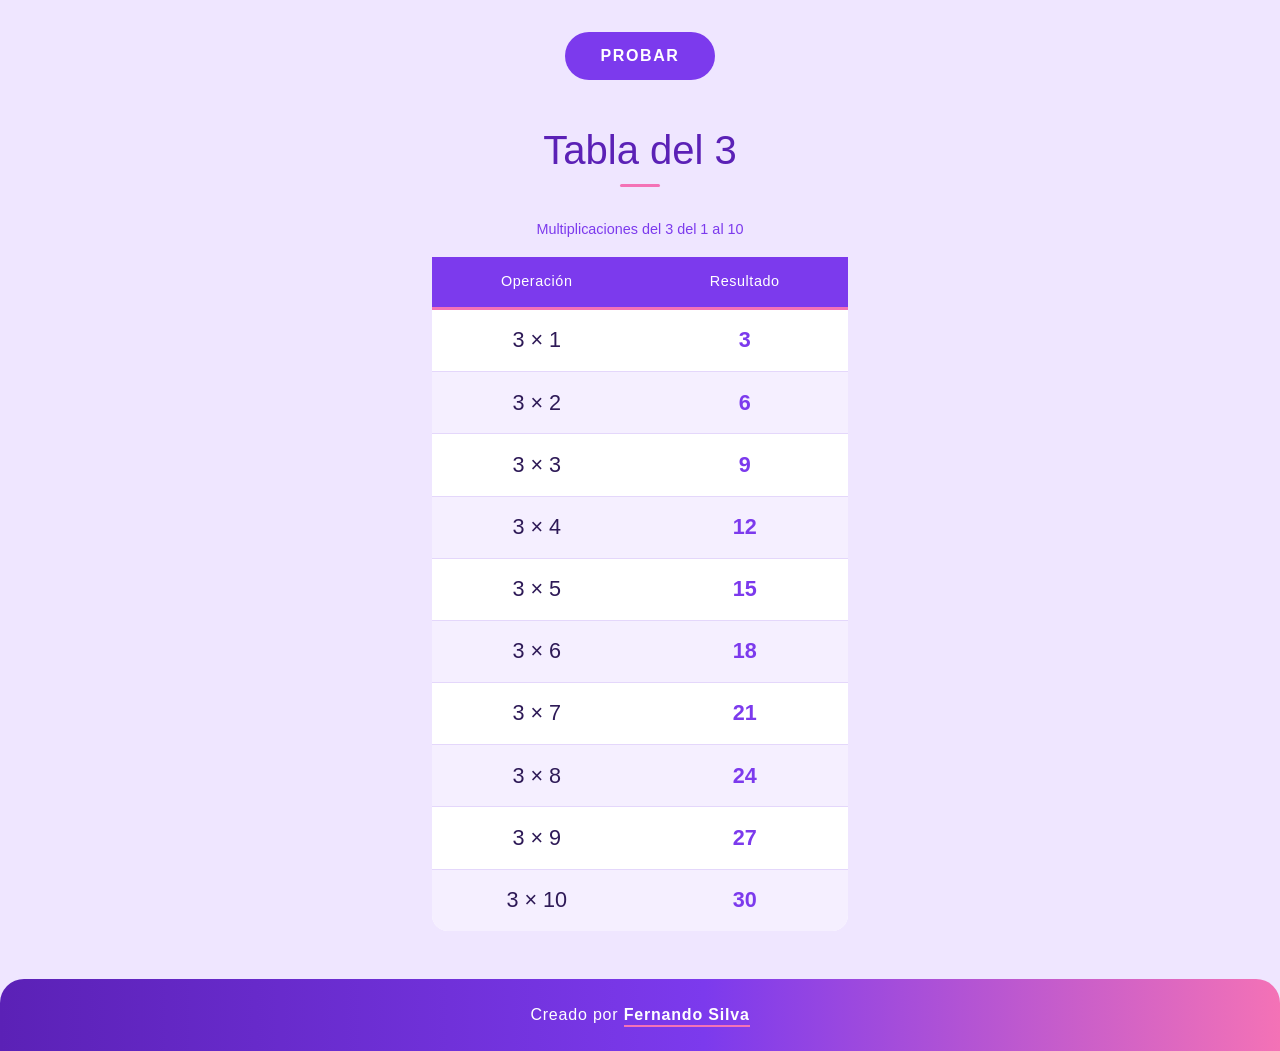
==== multiplicar.html @ 712e9608 "primeros cambios y diseño con IA" ====
<!DOCTYPE html>
<html lang="es">
<head>
  <meta charset="UTF-8">
  <meta name="viewport" content="width=device-width, initial-scale=1">
  <title>Tabla del 3</title>
  <link rel="stylesheet" href="multiplicar.css">
</head>
<body>
  <header class="barra">
    <button type="button" class="boton">PROBAR</button>
  </header>

  <main class="contenedor">
    <h1>Tabla del 3</h1>

    <table>
      <caption>Multiplicaciones del 3 del 1 al 10</caption>
      <thead>
        <tr>
          <th scope="col">Operación</th>
          <th scope="col">Resultado</th>
        </tr>
      </thead>
      <tbody>
        <tr><td>3 × 1</td><td>3</td></tr>
        <tr><td>3 × 2</td><td>6</td></tr>
        <tr><td>3 × 3</td><td>9</td></tr>
        <tr><td>3 × 4</td><td>12</td></tr>
        <tr><td>3 × 5</td><td>15</td></tr>
        <tr><td>3 × 6</td><td>18</td></tr>
        <tr><td>3 × 7</td><td>21</td></tr>
        <tr><td>3 × 8</td><td>24</td></tr>
        <tr><td>3 × 9</td><td>27</td></tr>
        <tr><td>3 × 10</td><td>30</td></tr>
      </tbody>
    </table>
  </main>

  <footer class="pie">
    <p>Creado por <strong>Fernando Silva</strong></p>
  </footer>
</body>
</html>
---- multiplicar.css ----
:root {
  --fondo: #efe6ff;
  --tarjeta: #ffffff;
  --tinta: #2e1a57;
  --morado: #7c3aed;
  --morado-oscuro: #5b21b6;
  --morado-medio: #a78bfa;
  --lila: #f5efff;
  --linea: #e4d7fb;
  --rosa: #f472b6;
}

* {
  box-sizing: border-box;
}

body {
  display: flex;
  flex-direction: column;
  margin: 0;
  min-height: 100vh;
  background: var(--fondo);
  color: var(--tinta);
  font-family: "Helvetica Neue", Helvetica, Arial, sans-serif;
  line-height: 1.5;
}

/* Parte superior con el botón */
.barra {
  display: flex;
  justify-content: center;
  padding: 1.5rem 1rem 0;
}

.boton {
  min-width: 9rem;
  padding: 0.75rem 2.25rem;
  border: 0;
  border-radius: 999px;
  background: var(--morado);
  color: #ffffff;
  font: inherit;
  font-size: 1rem;
  font-weight: 600;
  letter-spacing: 0.1em;
  cursor: pointer;
  transition: background 0.2s, box-shadow 0.2s;
}

.boton:hover {
  background: var(--morado-oscuro);
  box-shadow: 0 0 0 4px rgba(244, 114, 182, 0.35);
}

.boton:focus-visible {
  outline: 3px solid var(--rosa);
  outline-offset: 3px;
}

/* Contenido */
.contenedor {
  flex: 1;
  width: 100%;
  max-width: 28rem;
  margin: 0 auto;
  padding: 2.5rem 1rem 3rem;
}

h1 {
  margin: 0 0 2rem;
  color: var(--morado-oscuro);
  font-size: clamp(1.75rem, 7vw, 2.5rem);
  font-weight: 300;
  line-height: 1.1;
  text-align: center;
}

h1::after {
  content: "";
  display: block;
  width: 2.5rem;
  height: 3px;
  margin: 0.75rem auto 0;
  border-radius: 2px;
  background: var(--rosa);
}

/* Tabla */
table {
  width: 100%;
  border-collapse: collapse;
  overflow: hidden;
  background: var(--tarjeta);
  border-radius: 1rem;
  font-size: clamp(1.05rem, 4.5vw, 1.35rem);
}

caption {
  padding-bottom: 1rem;
  color: var(--morado);
  font-size: 0.9rem;
  text-align: center;
}

th,
td {
  padding: 0.8rem 1rem;
  text-align: center;
  border-bottom: 1px solid var(--linea);
}

thead th {
  background: var(--morado);
  color: #ffffff;
  font-size: 0.9rem;
  font-weight: 500;
  letter-spacing: 0.04em;
  border-bottom: 3px solid var(--rosa);
}

tbody tr:nth-child(even) {
  background: var(--lila);
}

tbody tr:last-child td {
  border-bottom: 0;
}

td:last-child {
  font-weight: 700;
  color: var(--morado);
}

/* Pie de página */
.pie {
  padding: 1.5rem 1rem;
  border-radius: 1.5rem 1.5rem 0 0;
  background: linear-gradient(90deg, var(--morado-oscuro), var(--morado) 55%, var(--rosa));
  color: #ffffff;
  text-align: center;
}

.pie p {
  margin: 0;
  font-size: 1rem;
  letter-spacing: 0.05em;
}

.pie strong {
  font-weight: 700;
  padding-bottom: 0.15rem;
  border-bottom: 2px solid var(--rosa);
}

/* Pantallas medianas y grandes */
@media (min-width: 600px) {
  .barra {
    padding-top: 2rem;
  }

  .contenedor {
    padding-top: 3rem;
  }

  th,
  td {
    padding: 0.9rem 1.5rem;
  }
}

/* Pantallas muy pequeñas */
@media (max-width: 360px) {
  .boton {
    width: 100%;
  }

  th,
  td {
    padding: 0.6rem 0.5rem;
  }
}
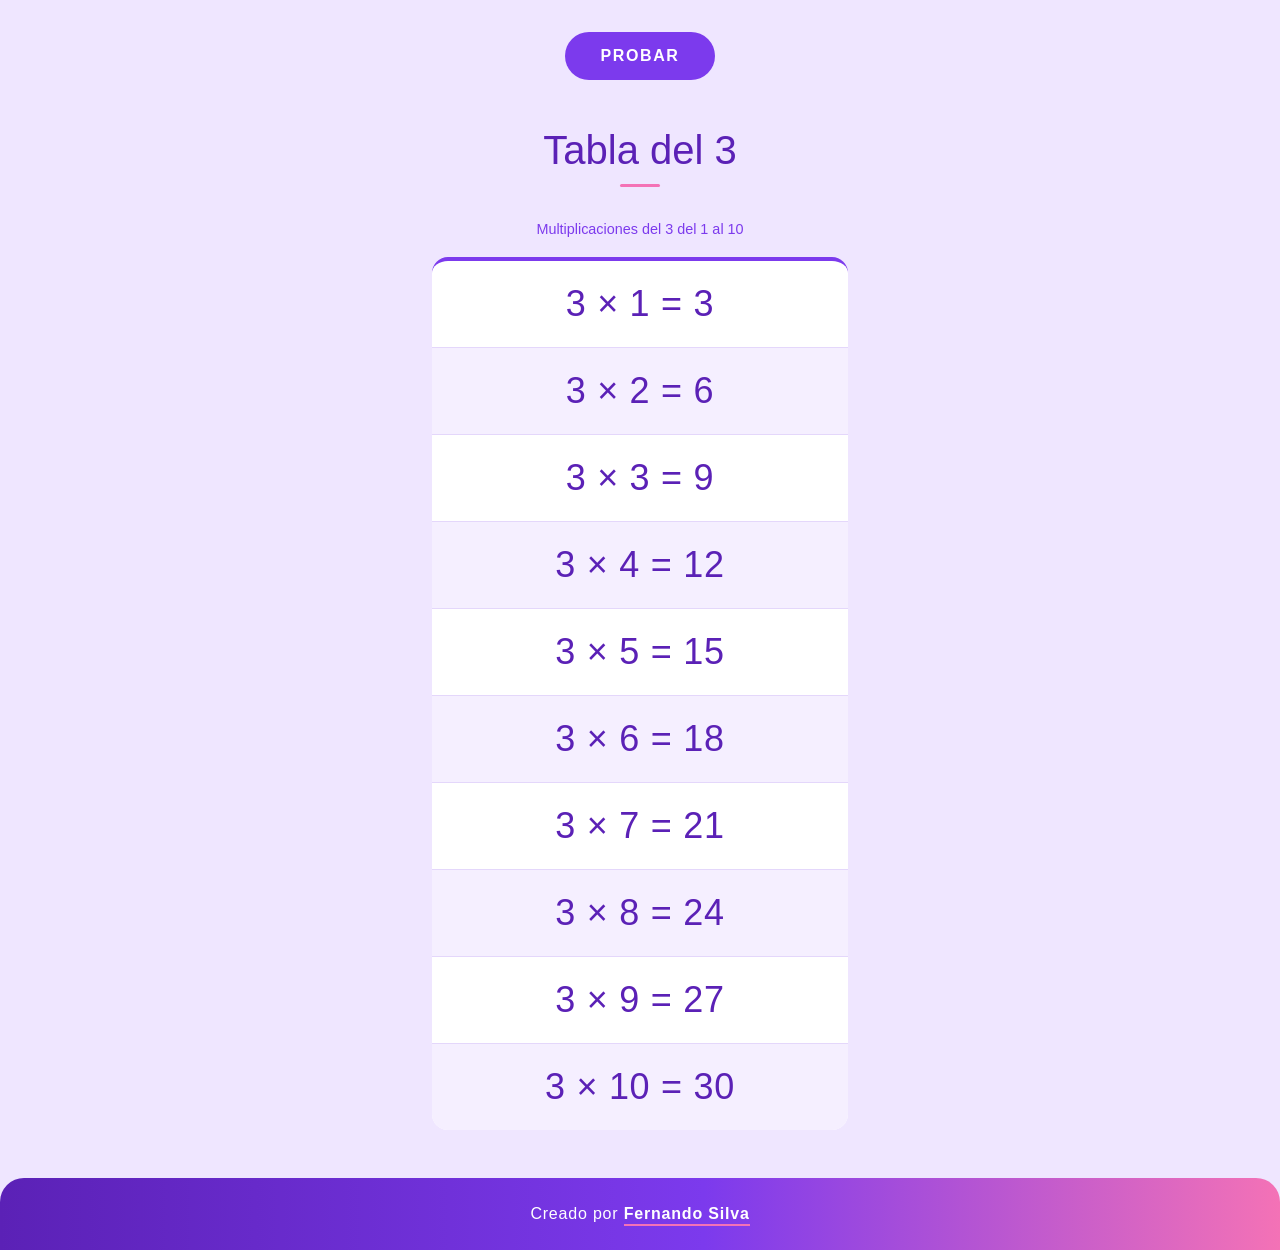
==== commit 46ae9a52: "funcion con for" ====
--- a/multiplicar.html
+++ b/multiplicar.html
@@ -7,38 +7,31 @@
   <link rel="stylesheet" href="multiplicar.css">
 </head>
 <body>
-  <header class="barra">
-    <button type="button" class="boton">PROBAR</button>
-  </header>
+  <div class="barra">
+    <button type="button" class="boton" onclick="generarTablas();">PROBAR</button>
+  </div>
 
-  <main class="contenedor">
+  <div class="contenedor">
     <h1>Tabla del 3</h1>
+    <div class="leyenda">Multiplicaciones del 3 del 1 al 10</div>
 
-    <table>
-      <caption>Multiplicaciones del 3 del 1 al 10</caption>
-      <thead>
-        <tr>
-          <th scope="col">Operación</th>
-          <th scope="col">Resultado</th>
-        </tr>
-      </thead>
-      <tbody>
-        <tr><td>3 × 1</td><td>3</td></tr>
-        <tr><td>3 × 2</td><td>6</td></tr>
-        <tr><td>3 × 3</td><td>9</td></tr>
-        <tr><td>3 × 4</td><td>12</td></tr>
-        <tr><td>3 × 5</td><td>15</td></tr>
-        <tr><td>3 × 6</td><td>18</td></tr>
-        <tr><td>3 × 7</td><td>21</td></tr>
-        <tr><td>3 × 8</td><td>24</td></tr>
-        <tr><td>3 × 9</td><td>27</td></tr>
-        <tr><td>3 × 10</td><td>30</td></tr>
-      </tbody>
-    </table>
-  </main>
+    <div class="tabla" id="idContenedor">
+      <div class="fila">3 × 1 = 3</div>
+      <div class="fila">3 × 2 = 6</div>
+      <div class="fila">3 × 3 = 9</div>
+      <div class="fila">3 × 4 = 12</div>
+      <div class="fila">3 × 5 = 15</div>
+      <div class="fila">3 × 6 = 18</div>
+      <div class="fila">3 × 7 = 21</div>
+      <div class="fila">3 × 8 = 24</div>
+      <div class="fila">3 × 9 = 27</div>
+      <div class="fila">3 × 10 = 30</div>
+    </div>
+  </div>
 
-  <footer class="pie">
+  <div class="pie">
     <p>Creado por <strong>Fernando Silva</strong></p>
-  </footer>
+  </div>
 </body>
+<script src="multiplicar.js"></script>
 </html>
--- a/multiplicar.css
+++ b/multiplicar.css
@@ -4,7 +4,6 @@
   --tinta: #2e1a57;
   --morado: #7c3aed;
   --morado-oscuro: #5b21b6;
-  --morado-medio: #a78bfa;
   --lila: #f5efff;
   --linea: #e4d7fb;
   --rosa: #f472b6;
@@ -85,50 +84,37 @@
   background: var(--rosa);
 }
 
-/* Tabla */
-table {
-  width: 100%;
-  border-collapse: collapse;
-  overflow: hidden;
-  background: var(--tarjeta);
-  border-radius: 1rem;
-  font-size: clamp(1.05rem, 4.5vw, 1.35rem);
-}
-
-caption {
+.leyenda {
   padding-bottom: 1rem;
   color: var(--morado);
   font-size: 0.9rem;
   text-align: center;
 }
 
-th,
-td {
-  padding: 0.8rem 1rem;
-  text-align: center;
-  border-bottom: 1px solid var(--linea);
+/* Tabla hecha con divs: cada fila es un solo div */
+.tabla {
+  overflow: hidden;
+  background: var(--tarjeta);
+  border-top: 4px solid var(--morado);
+  border-radius: 1rem;
 }
 
-thead th {
-  background: var(--morado);
-  color: #ffffff;
-  font-size: 0.9rem;
-  font-weight: 500;
-  letter-spacing: 0.04em;
-  border-bottom: 3px solid var(--rosa);
+.fila {
+  padding: 0.9rem 1rem;
+  border-bottom: 1px solid var(--linea);
+  color: var(--morado-oscuro);
+  font-size: clamp(1.6rem, 7vw, 2.25rem);
+  font-weight: 400;
+  letter-spacing: 0.02em;
+  text-align: center;
 }
 
-tbody tr:nth-child(even) {
+.fila:nth-child(even) {
   background: var(--lila);
 }
 
-tbody tr:last-child td {
+.fila:last-child {
   border-bottom: 0;
-}
-
-td:last-child {
-  font-weight: 700;
-  color: var(--morado);
 }
 
 /* Pie de página */
@@ -162,9 +148,8 @@
     padding-top: 3rem;
   }
 
-  th,
-  td {
-    padding: 0.9rem 1.5rem;
+  .fila {
+    padding: 1rem 1.5rem;
   }
 }
 
@@ -174,8 +159,7 @@
     width: 100%;
   }
 
-  th,
-  td {
-    padding: 0.6rem 0.5rem;
+  .fila {
+    padding: 0.75rem 0.5rem;
   }
 }
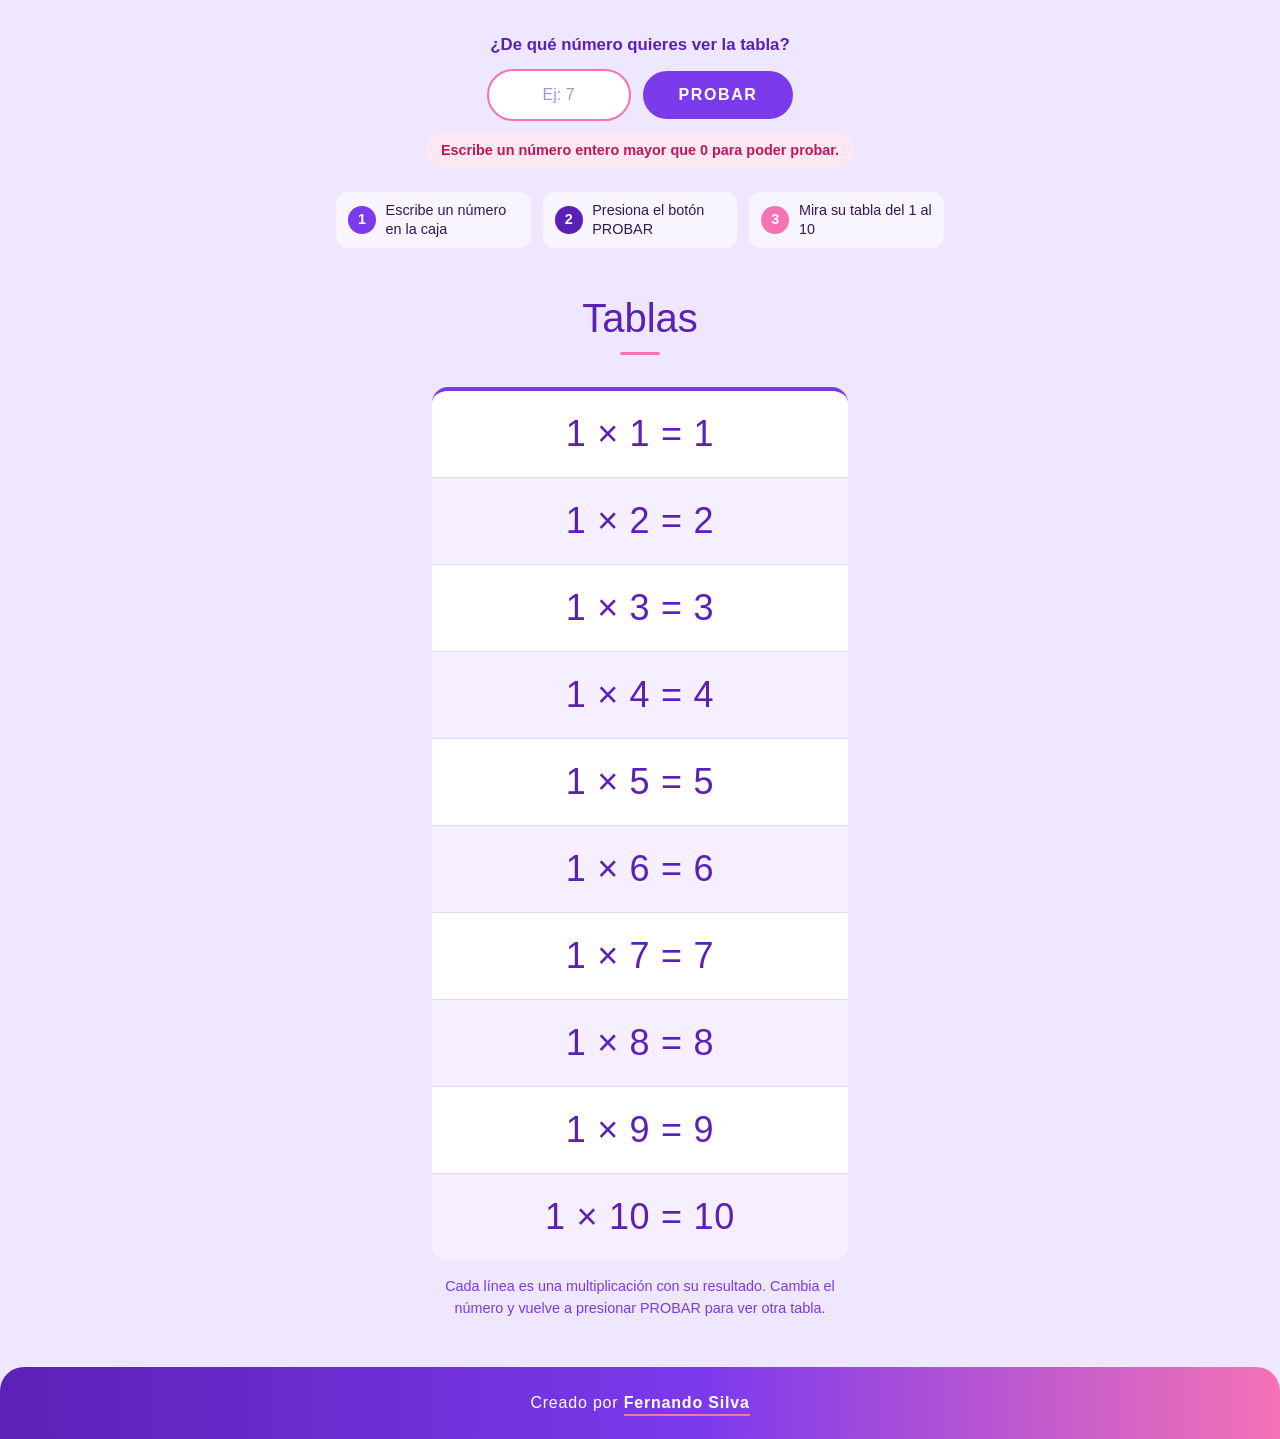
==== commit beea7184: "agregar caja de texto y funciones para multiplicar con la caja" ====
--- a/multiplicar.html
+++ b/multiplicar.html
@@ -3,30 +3,49 @@
 <head>
   <meta charset="UTF-8">
   <meta name="viewport" content="width=device-width, initial-scale=1">
-  <title>Tabla del 3</title>
+  <title>Tablas</title>
   <link rel="stylesheet" href="multiplicar.css">
 </head>
 <body>
   <div class="barra">
-    <button type="button" class="boton" onclick="generarTablas();">PROBAR</button>
+    <div class="grupo">
+      <label class="etiqueta" for="idNumero">¿De qué número quieres ver la tabla?</label>
+
+      <div class="control">
+        <input type="number" class="campo" id="idNumero" value="" min="1" step="1" required
+               inputmode="numeric" placeholder="Ej: 7" aria-describedby="idAyuda idError">
+        <button type="button" class="boton" onclick="generarTablas();"
+                title="Muestra la tabla del número que escribiste">PROBAR</button>
+      </div>
+
+      <div class="ayuda" id="idAyuda">Escribe un número entero (por ejemplo 7) y presiona PROBAR.</div>
+      <div class="error" id="idError" role="alert">Escribe un número entero mayor que 0 para poder probar.</div>
+    </div>
+  </div>
+
+  <div class="pasos">
+    <div class="paso"><div class="numero">1</div><div class="texto">Escribe un número en la caja</div></div>
+    <div class="paso"><div class="numero">2</div><div class="texto">Presiona el botón PROBAR</div></div>
+    <div class="paso"><div class="numero">3</div><div class="texto">Mira su tabla del 1 al 10</div></div>
   </div>
 
   <div class="contenedor">
-    <h1>Tabla del 3</h1>
-    <div class="leyenda">Multiplicaciones del 3 del 1 al 10</div>
+    <h1>Tablas</h1>
 
     <div class="tabla" id="idContenedor">
-      <div class="fila">3 × 1 = 3</div>
-      <div class="fila">3 × 2 = 6</div>
-      <div class="fila">3 × 3 = 9</div>
-      <div class="fila">3 × 4 = 12</div>
-      <div class="fila">3 × 5 = 15</div>
-      <div class="fila">3 × 6 = 18</div>
-      <div class="fila">3 × 7 = 21</div>
-      <div class="fila">3 × 8 = 24</div>
-      <div class="fila">3 × 9 = 27</div>
-      <div class="fila">3 × 10 = 30</div>
+      <div class="fila">1 × 1 = 1</div>
+      <div class="fila">1 × 2 = 2</div>
+      <div class="fila">1 × 3 = 3</div>
+      <div class="fila">1 × 4 = 4</div>
+      <div class="fila">1 × 5 = 5</div>
+      <div class="fila">1 × 6 = 6</div>
+      <div class="fila">1 × 7 = 7</div>
+      <div class="fila">1 × 8 = 8</div>
+      <div class="fila">1 × 9 = 9</div>
+      <div class="fila">1 × 10 = 10</div>
     </div>
+
+    <div class="nota">Cada línea es una multiplicación con su resultado. Cambia el número y vuelve a presionar PROBAR para ver otra tabla.</div>
   </div>
 
   <div class="pie">
--- a/multiplicar.css
+++ b/multiplicar.css
@@ -24,11 +24,99 @@
   line-height: 1.5;
 }
 
-/* Parte superior con el botón */
+/* Parte superior: pregunta, caja y botón */
 .barra {
   display: flex;
   justify-content: center;
   padding: 1.5rem 1rem 0;
+}
+
+.grupo {
+  display: flex;
+  flex-direction: column;
+  align-items: center;
+  gap: 0.75rem;
+  width: 100%;
+  max-width: 28rem;
+}
+
+.etiqueta {
+  color: var(--morado-oscuro);
+  font-size: 1.05rem;
+  font-weight: 600;
+  text-align: center;
+}
+
+.control {
+  display: flex;
+  flex-wrap: wrap;
+  align-items: center;
+  justify-content: center;
+  gap: 0.75rem;
+  width: 100%;
+}
+
+/* Mensajes de ayuda y de error */
+.ayuda {
+  color: var(--morado);
+  font-size: 0.9rem;
+  text-align: center;
+}
+
+.error {
+  display: none;
+  padding: 0.4rem 1rem;
+  border-radius: 999px;
+  background: #fde7f1;
+  color: #be185d;
+  font-size: 0.9rem;
+  font-weight: 600;
+  text-align: center;
+}
+
+.grupo:has(.campo:invalid) .error {
+  display: block;
+}
+
+.grupo:has(.campo:invalid) .ayuda {
+  display: none;
+}
+
+.campo:invalid {
+  border-color: var(--rosa);
+}
+
+/* Caja de texto numérica */
+.campo {
+  width: 9rem;
+  padding: 0.75rem 1.25rem;
+  border: 2px solid var(--linea);
+  border-radius: 999px;
+  background: var(--tarjeta);
+  color: var(--morado-oscuro);
+  font: inherit;
+  font-size: 1rem;
+  font-weight: 600;
+  text-align: center;
+  -moz-appearance: textfield;
+  transition: border-color 0.2s, box-shadow 0.2s;
+}
+
+.campo::placeholder {
+  color: #a994d6;
+  font-weight: 400;
+}
+
+.campo::-webkit-outer-spin-button,
+.campo::-webkit-inner-spin-button {
+  -webkit-appearance: none;
+  margin: 0;
+}
+
+.campo:focus {
+  outline: none;
+  border-color: var(--morado);
+  box-shadow: 0 0 0 4px rgba(244, 114, 182, 0.35);
 }
 
 .boton {
@@ -56,6 +144,54 @@
   outline-offset: 3px;
 }
 
+/* Instrucciones en 3 pasos */
+.pasos {
+  display: grid;
+  grid-template-columns: repeat(3, 1fr);
+  gap: 0.75rem;
+  width: 100%;
+  max-width: 40rem;
+  margin: 1.5rem auto 0;
+  padding: 0 1rem;
+}
+
+.paso {
+  display: flex;
+  align-items: center;
+  gap: 0.6rem;
+  padding: 0.6rem 0.75rem;
+  border-radius: 0.75rem;
+  background: rgba(255, 255, 255, 0.6);
+}
+
+.numero {
+  display: flex;
+  flex: none;
+  align-items: center;
+  justify-content: center;
+  width: 1.75rem;
+  height: 1.75rem;
+  border-radius: 50%;
+  background: var(--morado);
+  color: #ffffff;
+  font-size: 0.9rem;
+  font-weight: 700;
+}
+
+.paso:nth-child(2) .numero {
+  background: var(--morado-oscuro);
+}
+
+.paso:nth-child(3) .numero {
+  background: var(--rosa);
+}
+
+.texto {
+  color: var(--tinta);
+  font-size: 0.9rem;
+  line-height: 1.3;
+}
+
 /* Contenido */
 .contenedor {
   flex: 1;
@@ -117,6 +253,13 @@
   border-bottom: 0;
 }
 
+.nota {
+  margin-top: 1rem;
+  color: var(--morado);
+  font-size: 0.9rem;
+  text-align: center;
+}
+
 /* Pie de página */
 .pie {
   padding: 1.5rem 1rem;
@@ -138,6 +281,14 @@
   border-bottom: 2px solid var(--rosa);
 }
 
+/* Pantallas pequeñas: los pasos van uno debajo del otro */
+@media (max-width: 599px) {
+  .pasos {
+    grid-template-columns: 1fr;
+    max-width: 22rem;
+  }
+}
+
 /* Pantallas medianas y grandes */
 @media (min-width: 600px) {
   .barra {
@@ -155,7 +306,8 @@
 
 /* Pantallas muy pequeñas */
 @media (max-width: 360px) {
-  .boton {
+  .boton,
+  .campo {
     width: 100%;
   }
 
